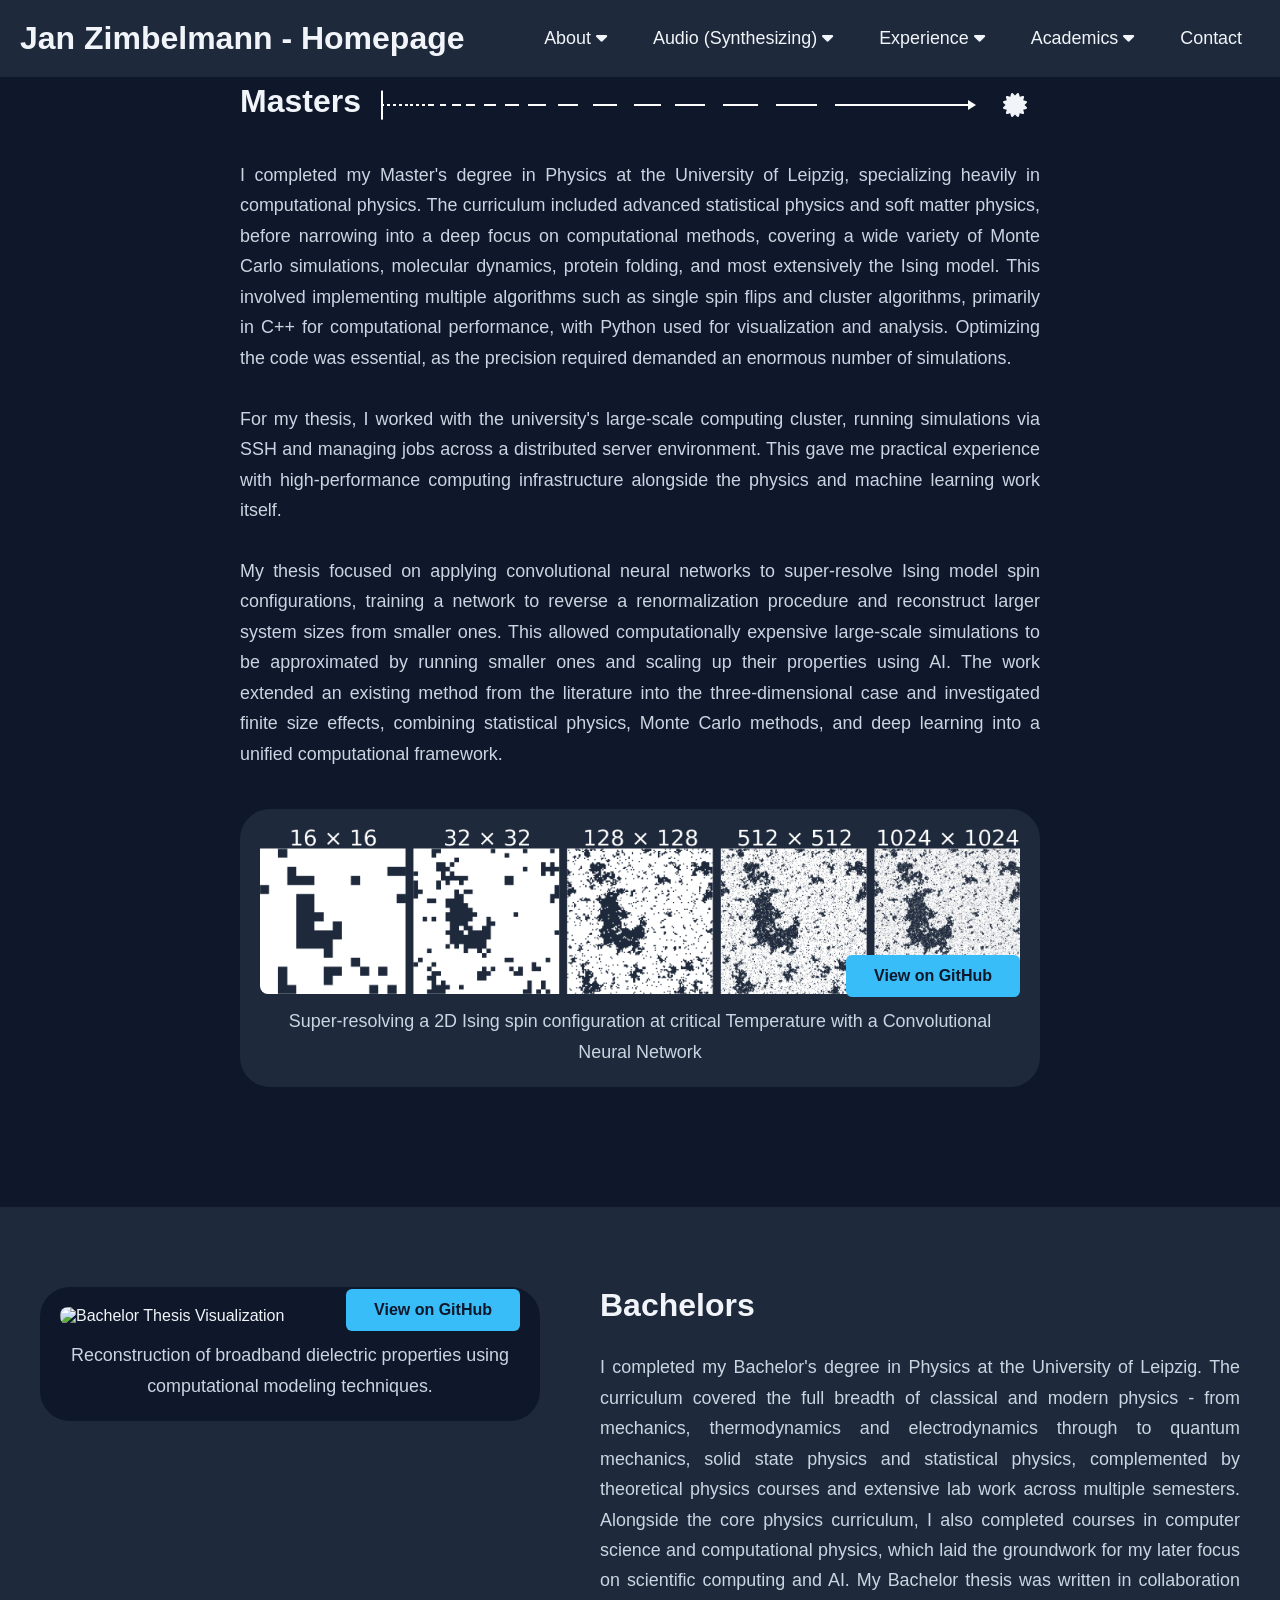
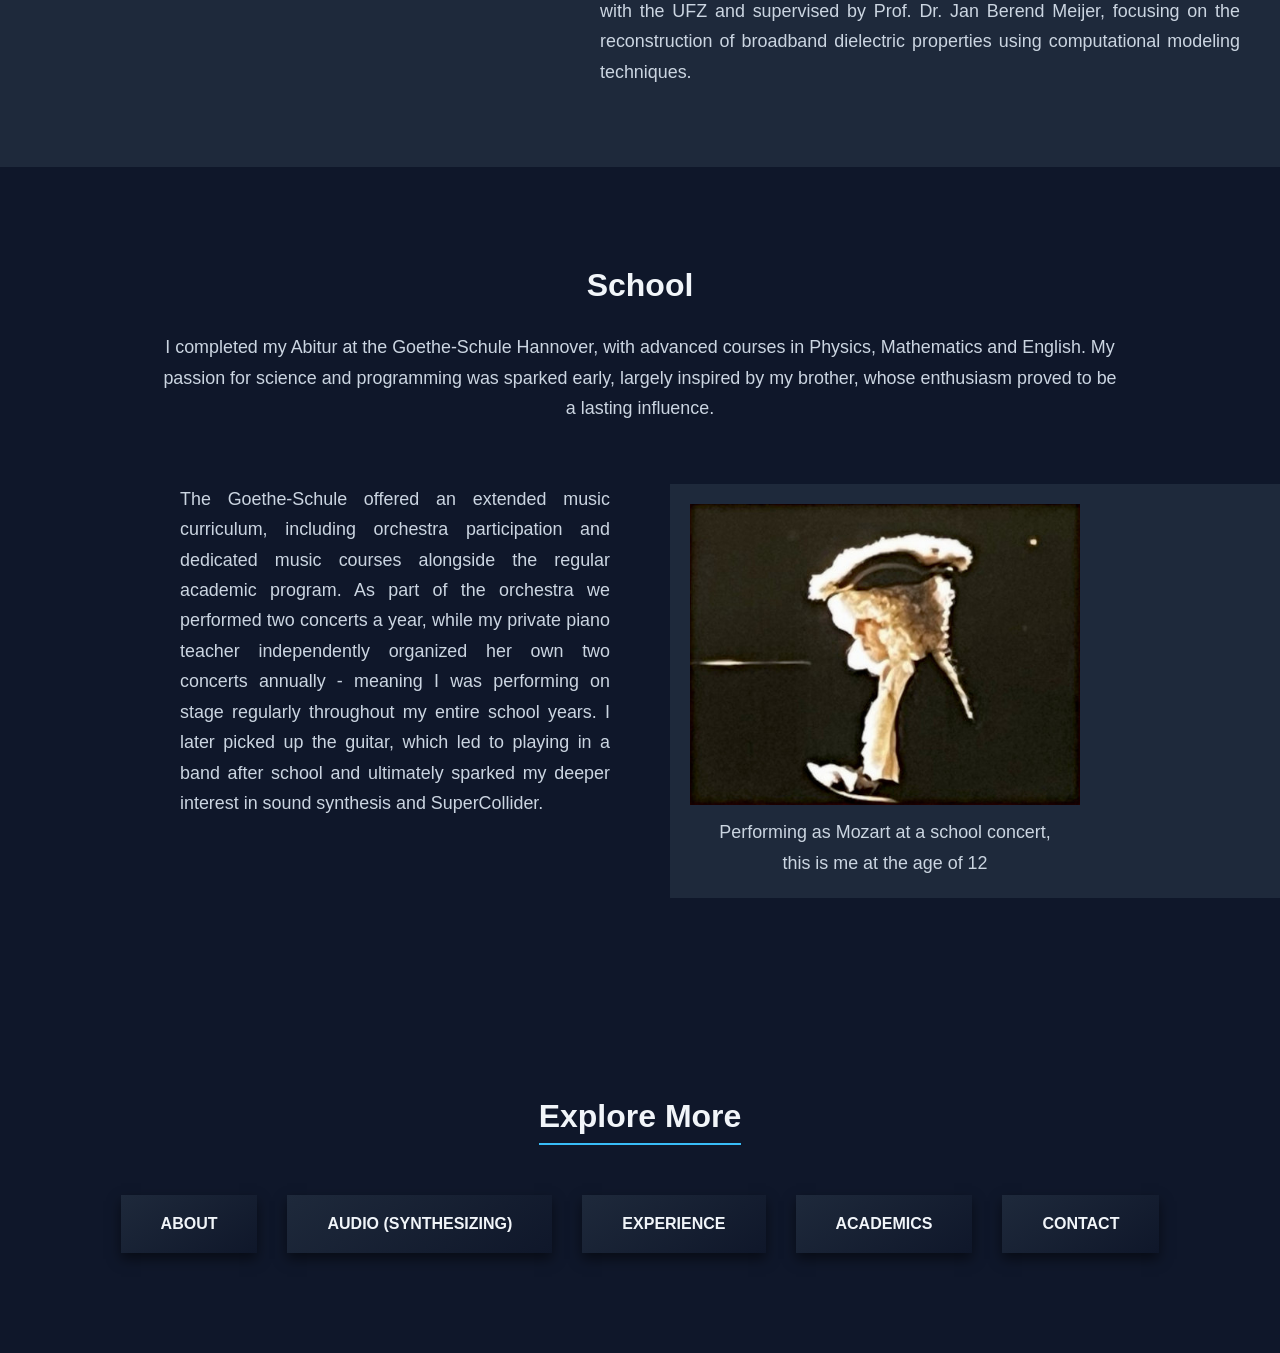
==== academics.html @ f634d0fb "first commit" ====
<!DOCTYPE html>
<html lang="en">

<head>
    <meta charset="UTF-8">
    <meta name="viewport" content="width=device-width, initial-scale=1.0">
    <title>Jan Zimbelmann - Experience</title>
    <link rel="stylesheet" href="https://cdnjs.cloudflare.com/ajax/libs/font-awesome/6.6.0/css/all.min.css">
    <link rel="stylesheet" href="style.css">
    <link rel="stylesheet" href="style_academics.css">
</head>

<body>
    <!-- Header with shared navbar -->
    <header>
        <div id="navbar-placeholder">
            <p style="display:none;">loading navbar...</p>
        </div>
    </header>

    <main>
        <!-- Masters Section -->
        <section class="masters-section" id="masters">
            <div class="section-content masters-content">
                <div class="masters-details">
                    <div class="masters-header">
                        <h2 class="section-title">Masters</h2>
                        <div class="underline-spacer"><span class="arrow-head"></span></div>
                        <button class="btn-certificate-hover" id="open-certificate">
                            <i class="fas fa-certificate"></i>
                            <span class="btn-text">View Certificate</span>
                        </button>
                    </div>
                    <p class="description">
                        I completed my Master's degree in Physics at the University of Leipzig, specializing heavily in computational physics. The curriculum included advanced statistical physics and soft matter physics, before narrowing into a deep focus on computational methods, covering a wide variety of Monte Carlo simulations, molecular dynamics, protein folding, and most extensively the Ising model. This involved implementing multiple algorithms such as single spin flips and cluster algorithms, primarily in C++ for computational performance, with Python used for visualization and analysis. Optimizing the code was essential, as the precision required demanded an enormous number of simulations.
                        <br><br>
                        For my thesis, I worked with the university's large-scale computing cluster, running simulations via SSH and managing jobs across a distributed server environment. This gave me practical experience with high-performance computing infrastructure alongside the physics and machine learning work itself.
                        <br><br>
                        My thesis focused on applying convolutional neural networks to super-resolve Ising model spin configurations, training a network to reverse a renormalization procedure and reconstruct larger system sizes from smaller ones. This allowed computationally expensive large-scale simulations to be approximated by running smaller ones and scaling up their properties using AI. The work extended an existing method from the literature into the three-dimensional case and investigated finite size effects, combining statistical physics, Monte Carlo methods, and deep learning into a unified computational framework.
                    </p>
                </div>
                <div class="master-thesis-image-wrapper">
                    <div class="master-thesis-box">
                        <img src="images/ising_superresolution.png" alt="Master Thesis Visualization" class="master-thesis-image">
                        <a href="https://github.com/JanZimbelmann/Super-Resolution_CNNs_Ising_Model" 
                            target="_blank" class="master-image-overlay">View on GitHub</a>
                        <p class="master-thesis-caption">
                            Super-resolving a 2D Ising spin configuration at critical Temperature with a Convolutional Neural Network
                        </p>
                    </div>
                </div>
            </div>

            <!-- Modal for certificate — only once! -->
            <div class="certificate-modal" id="certificate-modal">
                <div class="certificate-overlay" id="certificate-overlay"></div>
                <div class="certificate-content">
                    <button id="close-certificate" class="close-button">&times;</button>
                    <img src="images/university_certificate.png" alt="University Certificate">
                </div>
            </div>
        </section>  


        <!-- Bachelors -->
        <section class="bachelors-section" id="bachelors">
            <div class="section-content bachelors-content">
                <div class="bachelors-image-wrapper">
                    <div class="bachelors-image-box">
                        
                        <img src="images/bachelor.jpg" 
                             alt="Bachelor Thesis Visualization" 
                             class="bachelors-image">
                
                        <!-- GitHub Overlay -->
                        <a href="https://github.com/JanZimbelmann/Reconstructing_Broadband_Dielectric_Properties"
                           target="_blank"
                           class="bachelor-github-overlay">
                           View on GitHub
                        </a>
                
                        <!-- Caption below image -->
                        <p class="bachelor-image-caption">
                            Reconstruction of broadband dielectric properties using computational modeling techniques.
                        </p>
                
                    </div>
                </div>

                <!-- Text RIGHT -->
                <div class="bachelors-details">
                    <h2 class="section-title">Bachelors</h2>
                    <p class="description">
                        I completed my Bachelor's degree in Physics at the University of Leipzig. The curriculum covered the full breadth of classical and modern physics - from mechanics, thermodynamics and electrodynamics through to quantum mechanics, solid state physics and statistical physics, complemented by theoretical physics courses and extensive lab work across multiple semesters. Alongside the core physics curriculum, I also completed courses in computer science and computational physics, which laid the groundwork for my later focus on scientific computing and AI. My Bachelor thesis was written in collaboration with the UFZ and supervised by Prof. Dr. Jan Berend Meijer, focusing on the reconstruction of broadband dielectric properties using computational modeling techniques.
                    </p>
                </div>

            </div>
        </section>


        <section class="school-section" id="school">
            <div class="section-content school-content">
        
                <!-- TOP: Centered Header -->
                <div class="school-header">
                    <h2 class="section-title">School</h2>
                    <p class="school-intro">
                        I completed my Abitur at the Goethe-Schule Hannover, with advanced courses in Physics, Mathematics and English. My passion for science and programming was sparked early, largely inspired by my brother, whose enthusiasm proved to be a lasting influence.
                    </p>
                </div>
        
                <!-- BOTTOM: Text + Image -->
                <div class="school-main">
        
                    <!-- Left text -->
                    <div class="school-text">
                        <p>
                            The Goethe-Schule offered an extended music curriculum, including orchestra participation and dedicated music courses alongside the regular academic program. As part of the orchestra we performed two concerts a year, while my private piano teacher independently organized her own two concerts annually - meaning I was performing on stage regularly throughout my entire school years. I later picked up the guitar, which led to playing in a band after school and ultimately sparked my deeper interest in sound synthesis and SuperCollider.
                        </p>
                    </div>
        
                    <!-- Right image box -->
                    <div class="school-image-wrapper">
                        <div class="school-image-box">
        
                            <img src="images/mozart_flipped.jpg"
                                 alt="School"
                                 class="school-image">
        
                            <p class="school-image-caption">
                                Performing as Mozart at a school concert, <br> this is me at the age of 12
                            </p>
        
                        </div>
                    </div>
        
                </div>
        
            </div>
        </section>



        <div id="endcard-placeholder"></div>
    </main>


    <script>
        fetch('endcard.html')
            .then(response => response.text())
            .then(data => {
                document.getElementById('endcard-placeholder').innerHTML = data;
            });
    </script>
    <!-- Navbar fetch script -->
    <script>
        fetch('navbar.html')
            .then(response => response.text())
            .then(data => {
                document.getElementById('navbar-placeholder').innerHTML = data;
            });
    </script>

    <script src="script.js"></script>
</body>

</html>
---- style.css ----
@import url('https://fonts.googleapis.com/css2?family=Inter:wght@400;600;700&family=JetBrains+Mono:wght@400;600&display=swap');
@import url('https://fonts.googleapis.com/css2?family=Nunito:wght@400;600;700&display=swap');
@import url('https://fonts.googleapis.com/css2?family=Quicksand:wght@400;600;700&display=swap');

* {
    margin: 0;
    padding: 0;
    box-sizing: border-box;
    font-family: "Poppins", sans-serif;
}

:root {
    --color-accent: #38bdf8;
    --color-bg-main: #0f172a;
    --color-bg-surface: #1e293b;
    --color-bg-elevated: #334155;
    --color-text-primary: #f1f5f9;
    --color-text-secondary: #cbd5e1;
    --color-text-muted: #cbd5e1;
    --color-text-on-accent: #0f172a;
    --color-text-dark: #0f172a;
    --color-border: #475569;
    --font-size-s: 0.9rem;
    --font-size-n: 1rem;
    --font-size-m: 1.12rem;
    --font-size-l: 1.5rem;
    --font-size-xl: 2rem;
    --font-size-xxl: 2.3rem;
    --font-weight-normal: 400;
    --font-weight-medium: 500;
    --font-weight-semibold: 600;
    --font-weight-bold: 700;
    --border-radius-s: 8px;
    --border-radius-m: 30px;
    --border-radius-circle: 50%;
    --site-max-width: 1300px;
}

/* ================================
   GLOBAL TYPOGRAPHY DEFAULTS
================================ */

p, .description, .text, .section-intro {
    font-size: var(--font-size-m);
    color: var(--color-text-muted);
    line-height: 1.7;
    text-align: justify;
}

h2, .section-title {
    font-size: var(--font-size-xl);
    color: var(--color-text-primary);
    font-weight: var(--font-weight-semibold);
}

h3 {
    font-size: var(--font-size-l);
    color: var(--color-text-primary);
    font-weight: var(--font-weight-semibold);
}

html, body {
    overflow-x: hidden;
}

ul {
    list-style: none;
}

body {
    background: var(--color-bg-main);
    color: var(--color-text-primary);
}

a {
    text-decoration: none;
    color: inherit;
}

button {
    cursor: pointer;
    border: none;
    background: none;
}

img {
    width: 100%;
}

.section-content {
    margin: 0 auto;
    padding: 0 20px;
    max-width: var(--site-max-width);
}

/* ================================
   NAVBAR
================================ */

header {
    position: fixed;
    width: 100%;
    z-index: 15;
    background: var(--color-bg-surface);
}

header .navbar {
    display: flex;
    padding: 20px;
    align-items: center;
    justify-content: space-between;
}

.navbar .nav-menu {
    display: flex;
    gap: 10px;
}

.nav-link:hover {
    color: var(--color-text-on-accent);
}

.navbar .nav-menu .nav-link {
    padding: 10px 18px;
    color: var(--color-text-primary);
    font-size: var(--font-size-m);
    border-radius: var(--border-radius-m);
    transition: 0.3s ease;
}

.navbar :where(#menu-close-button, #menu-open-button) {
    display: none;
}

.dropdown-menu {
    display: none;
    padding: 8px 0;
}

.dropdown-menu li a {
    color: var(--color-text-primary);
    display: block;
    padding: 12px 20px;
    font-size: var(--font-size-m);
    text-align: left;
}

.dropdown-menu li a:hover {
    background: var(--color-bg-main);
    color: var(--color-accent);
}

@media screen and (min-width: 901px) {
    .nav-item {
        position: relative;
    }

    .dropdown-menu {
        position: absolute;
        top: 100%;
        left: 0;
        background: var(--color-bg-surface);
        min-width: 180px;
        border-radius: var(--border-radius-s);
        box-shadow: 0 8px 16px rgba(0,0,0,0.1);
        padding: 10px 0;
    }

    .nav-item:hover .dropdown-menu {
        display: block;
    }
}

/* ================================
   ENDCARD
================================ */

.endcard {
    background: var(--color-bg-main);
    padding: 100px 20px;
    text-align: center;
}

.endcard h2 {
    font-size: var(--font-size-xl);
    font-weight: var(--font-weight-semibold);
    margin-bottom: 50px;
    color: var(--color-text-primary);
    border-bottom: 2px solid var(--color-accent);
    display: inline-block;
    padding-bottom: 8px;
}

.endcard .nav-links {
    display: flex;
    flex-wrap: wrap;
    justify-content: center;
    gap: 30px;
}

.endcard .nav-links a {
    position: relative;
    padding: 20px 40px;
    background: linear-gradient(145deg, #1e293b, #0f172a);
    color: var(--color-text-primary);
    font-weight: var(--font-weight-semibold);
    box-shadow: 0 6px 12px rgba(0,0,0,0.5);
    text-transform: uppercase;
    transition: transform 0.3s ease, box-shadow 0.3s ease, background 0.3s ease;
    overflow: hidden;
}

.endcard .nav-links a::after {
    content: "";
    position: absolute;
    left: -50%;
    top: 0;
    width: 200%;
    height: 100%;
    background: rgba(56,189,248,0.2);
    transform: skewX(-25deg) translateX(-100%);
    transition: transform 0.5s ease;
}

.endcard .nav-links a:hover::after {
    transform: skewX(-25deg) translateX(100%);
}

.endcard .nav-links a:hover {
    transform: translateY(-5px);
    box-shadow: 0 10px 20px rgba(0,0,0,0.6);
}

/* ================================
   CONTACT PAGE
================================ */

.contact-page {
    min-height: 100vh;
    display: flex;
    align-items: center;
    justify-content: center;
    background: var(--color-bg-main);
    padding: 120px 20px 80px;
}

.contact-inner {
    display: flex;
    flex-direction: column;
    align-items: center;
    text-align: center;
    gap: 24px;
    max-width: 600px;
    width: 100%;
}

.contact-eyebrow {
    font-family: 'JetBrains Mono', monospace;
    font-size: 1rem;
    color: var(--color-accent);
    letter-spacing: 0.15em;
    display: flex;
    align-items: center;
    justify-content: center;
    gap: 6px;
}

.typewriter {
    overflow: hidden;
    white-space: nowrap;
    display: inline-block;
    animation: typing 1.5s steps(20) 0.3s both;
    max-width: 0;
}

.contact-cursor {
    display: inline-block;
    width: 2px;
    height: 1em;
    background: var(--color-accent);
    vertical-align: middle;
    margin-left: 2px;
    animation: blink 1.1s step-end infinite;
}

@keyframes typing {
    from { max-width: 0; }
    to   { max-width: 300px; }
}

@keyframes blink {
    0%, 100% { opacity: 1; }
    50%       { opacity: 0; }
}

.contact-title {
    font-family: 'Quicksand', sans-serif;
    font-size: clamp(2.4rem, 6vw, 3.5rem);
    font-weight: 700;
    color: var(--color-text-primary);
    line-height: 1.1;
}

.contact-title span {
    color: var(--color-accent);
}

.contact-tagline {
    line-height: 1.6;
}

.contact-divider {
    width: 40px;
    height: 2px;
    background: var(--color-accent);
    border-radius: 2px;
    margin: 8px 0;
}

.contact-email {
    display: inline-flex;
    align-items: center;
    gap: 12px;
    font-family: 'JetBrains Mono', monospace;
    font-size: clamp(1rem, 3vw, 1.3rem);
    font-weight: 600;
    color: var(--color-text-primary);
    text-decoration: none;
    padding: 18px 36px;
    border: 1px solid rgba(56,189,248,0.25);
    border-radius: 12px;
    transition: border-color 0.3s ease, color 0.3s ease, box-shadow 0.3s ease;
}

.contact-email i {
    color: var(--color-accent);
}

.contact-email:hover {
    border-color: var(--color-accent);
    color: var(--color-accent);
    box-shadow: 0 0 20px rgba(56,189,248,0.1);
}

.contact-chips {
    display: flex;
    gap: 16px;
    flex-wrap: wrap;
    justify-content: center;
    margin-top: 8px;
}

.contact-chip {
    display: flex;
    align-items: center;
    gap: 8px;
    font-size: var(--font-size-s);
    color: var(--color-text-muted);
    padding: 8px 16px;
    border: 1px solid var(--color-border);
    border-radius: 50px;
    transition: border-color 0.3s ease, color 0.3s ease;
}

.contact-chip i {
    color: var(--color-accent);
}

.contact-chip a {
    color: var(--color-text-muted);
    text-decoration: none;
    transition: color 0.3s ease;
}

.contact-chip:hover {
    border-color: var(--color-accent);
    color: var(--color-text-primary);
}

.contact-chip:hover a {
    color: var(--color-text-primary);
}

/* ================================
   RESPONSIVE
================================ */

@media screen and (max-width: 900px) {

    :root {
        --font-size-m: 1rem;
        --font-size-l: 1.3rem;
        --font-size-xl: 1.5rem;
        --font-size-xxl: 1.8rem;
    }

    body.show-mobile-menu header::before {
        content: "";
        position: fixed;
        left: 0;
        top: 0;
        height: 100%;
        width: 100%;
        backdrop-filter: blur(5px);
        background: rgba(0, 0, 0, 0.2);
    }

    .navbar :where(#menu-close-button, #menu-open-button) {
        display: block;
        font-size: var(--font-size-l);
    }

    .navbar #menu-close-button {
        position: absolute;
        right: 30px;
        top: 30px;
    }

    .navbar #menu-open-button,
    .navbar #menu-close-button {
        color: var(--color-text-primary);
    }

    .navbar .nav-menu {
        display: flex;
        flex-direction: column;
        align-items: center;
        position: fixed;
        left: -300px;
        top: 0;
        width: 300px;
        height: 100%;
        padding-top: 100px;
        background: var(--color-bg-surface);
        transition: left 0.2s ease;
    }

    body.show-mobile-menu .navbar .nav-menu {
        left: 0;
    }

    .navbar .nav-menu .nav-link {
        color: var(--color-text-primary);
        display: block;
        margin-top: 17px;
        font-size: var(--font-size-m);
    }

    .dropdown-menu {
        position: static;
        width: 100%;
        background: transparent;
        box-shadow: none;
        padding: 0;
    }

    .dropdown-menu li a {
        padding: 10px 0;
        color: var(--color-text-secondary);
    }

    .dropdown-menu.show-dropdown {
        display: block;
    }
}
---- style_academics.css ----
/* ================================
   ACADEMICS PAGE — style_academics.css
================================ */

/* ================================
   MASTERS SECTION
================================ */

.masters-section {
    background: var(--color-bg-main);
    padding: 80px 20px;
}

.masters-content {
    max-width: var(--site-max-width);
    margin: 0 auto;
    display: flex;
    flex-direction: column;
    align-items: center;
}

.masters-header {
    display: grid;
    grid-template-columns: auto 1fr auto;
    align-items: center;
    gap: 20px;
    width: 100%;
    margin-bottom: 30px;
}

.masters-header .section-title {
    font-size: var(--font-size-xl);
    color: var(--color-text-primary);
    margin: 0;
    padding-bottom: 8px;
}

.masters-header:has(.btn-certificate-hover:hover) .section-title {
    color: var(--color-accent);
    transition: color 0.2s ease;
}

.masters-header:has(.btn-certificate-hover:hover) .arrow-head {
    border-left-color: var(--color-accent);
}

.masters-header:has(.btn-certificate-hover:hover) .underline-spacer::before {
    background: var(--color-accent);
    transition: background 0.6s ease;
}

.masters-header:has(.btn-certificate-hover:hover) .underline-spacer {
    background: linear-gradient(
        to right,
        var(--color-accent) 0%, var(--color-accent) 0.5%, transparent 0.5%, transparent 1.0%,
        var(--color-accent) 1.0%, var(--color-accent) 1.5%, transparent 1.5%, transparent 2.0%,
        var(--color-accent) 2.0%, var(--color-accent) 2.5%, transparent 2.5%, transparent 3.0%,
        var(--color-accent) 3.0%, var(--color-accent) 3.5%, transparent 3.5%, transparent 4.0%,
        var(--color-accent) 4.0%, var(--color-accent) 4.5%, transparent 4.5%, transparent 5.0%,
        var(--color-accent) 5.0%, var(--color-accent) 5.5%, transparent 5.5%, transparent 6.0%,
        var(--color-accent) 6.0%, var(--color-accent) 6.5%, transparent 6.5%, transparent 7.0%,
        var(--color-accent) 7.0%, var(--color-accent) 7.5%, transparent 7.5%, transparent 8.0%,
        var(--color-accent) 8.0%, var(--color-accent) 9.0%, transparent 9.0%, transparent 10.0%,
        var(--color-accent) 10.0%, var(--color-accent) 11.0%, transparent 11.0%, transparent 12.0%,
        var(--color-accent) 12.0%, var(--color-accent) 13.5%, transparent 13.5%, transparent 14.5%,
        var(--color-accent) 14.5%, var(--color-accent) 16.0%, transparent 16.0%, transparent 17.5%,
        var(--color-accent) 17.5%, var(--color-accent) 19.5%, transparent 19.5%, transparent 21.0%,
        var(--color-accent) 21.0%, var(--color-accent) 23.5%, transparent 23.5%, transparent 25.0%,
        var(--color-accent) 25.0%, var(--color-accent) 28.0%, transparent 28.0%, transparent 30.0%,
        var(--color-accent) 30.0%, var(--color-accent) 33.5%, transparent 33.5%, transparent 36.0%,
        var(--color-accent) 36.0%, var(--color-accent) 40.0%, transparent 40.0%, transparent 43.0%,
        var(--color-accent) 43.0%, var(--color-accent) 47.5%, transparent 47.5%, transparent 50.0%,
        var(--color-accent) 50.0%, var(--color-accent) 55.0%, transparent 55.0%, transparent 58.0%,
        var(--color-accent) 58.0%, var(--color-accent) 64.0%, transparent 64.0%, transparent 67.0%,
        var(--color-accent) 67.0%, var(--color-accent) 74.0%, transparent 74.0%, transparent 77.0%,
        var(--color-accent) 77.0%, var(--color-accent) 100%
    );
    transition: background 0.6s ease;
}

.underline-spacer {
    flex: 1;
    position: relative;
    height: 2px;
    display: flex;
    align-items: center;
    background: linear-gradient(
        to right,
        white 0%, white 0.5%, transparent 0.5%, transparent 1.0%,
        white 1.0%, white 1.5%, transparent 1.5%, transparent 2.0%,
        white 2.0%, white 2.5%, transparent 2.5%, transparent 3.0%,
        white 3.0%, white 3.5%, transparent 3.5%, transparent 4.0%,
        white 4.0%, white 4.5%, transparent 4.5%, transparent 5.0%,
        white 5.0%, white 5.5%, transparent 5.5%, transparent 6.0%,
        white 6.0%, white 6.5%, transparent 6.5%, transparent 7.0%,
        white 7.0%, white 7.5%, transparent 7.5%, transparent 8.0%,
        white 8.0%, white 9.0%, transparent 9.0%, transparent 10.0%,
        white 10.0%, white 11.0%, transparent 11.0%, transparent 12.0%,
        white 12.0%, white 13.5%, transparent 13.5%, transparent 14.5%,
        white 14.5%, white 16.0%, transparent 16.0%, transparent 17.5%,
        white 17.5%, white 19.5%, transparent 19.5%, transparent 21.0%,
        white 21.0%, white 23.5%, transparent 23.5%, transparent 25.0%,
        white 25.0%, white 28.0%, transparent 28.0%, transparent 30.0%,
        white 30.0%, white 33.5%, transparent 33.5%, transparent 36.0%,
        white 36.0%, white 40.0%, transparent 40.0%, transparent 43.0%,
        white 43.0%, white 47.5%, transparent 47.5%, transparent 50.0%,
        white 50.0%, white 55.0%, transparent 55.0%, transparent 58.0%,
        white 58.0%, white 64.0%, transparent 64.0%, transparent 67.0%,
        white 67.0%, white 74.0%, transparent 74.0%, transparent 77.0%,
        white 77.0%, white 100%
    );
}

.underline-spacer::before {
    content: "";
    position: absolute;
    left: 0;
    top: 50%;
    transform: translateY(-50%);
    width: 2px;
    height: 1.8rem;
    background: white;
}

.arrow-head {
    position: absolute;
    right: -6px;
    top: 50%;
    transform: translateY(-50%);
    border-left: 8px solid white;
    border-top: 5px solid transparent;
    border-bottom: 5px solid transparent;
}

.masters-details .description {
    margin-bottom: 40px;
    max-width: 800px;
}




.master-thesis-box {
    background: var(--color-bg-surface);
    border-radius: var(--border-radius-m);
    padding: 20px;
    max-width: 800px;
    width: 100%;
    margin-bottom: 40px;
    position: relative;
    display: flex;
    flex-direction: column;
    align-items: center;
}

.master-thesis-image {
    width: 100%;
    border-radius: var(--border-radius-s);
    display: block;
}

.master-thesis-caption {
    margin-top: 12px;
    text-align: center;
}

.master-image-overlay {
    position: absolute;
    bottom: 90px;
    right: 20px;
    background: var(--color-accent);
    color: var(--color-bg-main);
    font-weight: var(--font-weight-semibold);
    padding: 12px 28px;
    border-radius: 6px;
    text-decoration: none;
    overflow: hidden;
    transition: transform 0.3s ease, box-shadow 0.3s ease, background 0.3s ease;
    z-index: 5;
}

.master-image-overlay::after {
    content: "";
    position: absolute;
    left: -50%;
    top: 0;
    width: 200%;
    height: 100%;
    background: rgba(255,255,255,0.2);
    transform: skewX(-25deg) translateX(-100%);
    transition: transform 0.5s ease;
}

.master-image-overlay:hover::after {
    transform: skewX(-25deg) translateX(100%);
}

.master-image-overlay:hover {
    transform: translateY(-5px);
    box-shadow: 0 10px 20px rgba(0,0,0,0.6);
}

.btn-certificate-hover {
    display: inline-flex;
    align-items: center;
    justify-content: center;
    width: 50px;
    height: 50px;
    border-radius: 50%;
    background: var(--color-bg-main);
    color: var(--color-text-primary);
    font-size: 24px;
    border: none;
    cursor: pointer;
    overflow: hidden;
    transition: all 0.6s ease;
}

.btn-certificate-hover .btn-text {
    display: none;
    font-size: var(--font-size-m);
    font-weight: var(--font-weight-semibold);
    white-space: nowrap;
    margin-left: 10px;
}

.btn-certificate-hover:hover {
    width: auto;
    padding: 0 16px;
    border-radius: 25px;
    transform: translateY(-5px);
    box-shadow: 0 10px 20px rgba(0,0,0,0.6);
    background: linear-gradient(145deg, #1e293b, #0f172a);
    color: var(--color-accent);
}

.btn-certificate-hover:hover .btn-text {
    display: inline;
}

.btn-certificate-hover:hover i {
    display: none;
}

.certificate-modal {
    display: none;
    position: fixed;
    top: 0;
    left: 0;
    width: 100%;
    height: 100%;
    z-index: 999;
}

.certificate-overlay {
    position: absolute;
    top: 0;
    left: 0;
    width: 100%;
    height: 100%;
    backdrop-filter: blur(6px);
    background: rgba(0,0,0,0.4);
}

.certificate-content {
    position: relative;
    width: 90%;
    max-width: 900px;
    margin: 50px auto;
    background: var(--color-bg-surface);
    border-radius: var(--border-radius-m);
    padding: 20px;
    display: flex;
    justify-content: center;
}

.certificate-content img {
    width: 100%;
}

.close-button {
    position: absolute;
    top: 10px;
    right: 15px;
    background: none;
    border: none;
    font-size: 28px;
    color: var(--color-text-primary);
    cursor: pointer;
}

/* ================================
   BACHELORS SECTION
================================ */

.bachelors-section {
    background: var(--color-bg-surface);
    padding: 80px 20px;
}

.bachelors-content {
    display: flex;
    align-items: flex-start;
    justify-content: space-between;
    gap: 60px;
}

.bachelors-image-wrapper {
    flex: 1;
    max-width: 500px;
}

.bachelors-details {
    flex: 1;
}

.bachelors-details .section-title {
    font-size: var(--font-size-xl);
    margin-bottom: 20px;
    display: inline-block;
    padding-bottom: 8px;
    margin-top: 0;
}

.bachelors-image-box {
    background: var(--color-bg-main);
    border-radius: var(--border-radius-m);
    padding: 20px;
    position: relative;
    display: flex;
    flex-direction: column;
}

.bachelors-image {
    width: 100%;
    border-radius: var(--border-radius-s);
    display: block;
}

.bachelor-image-caption {
    margin-top: 15px;
    text-align: center;
}

.bachelor-github-overlay {
    position: absolute;
    bottom: 90px;
    right: 20px;
    background: var(--color-accent);
    color: var(--color-bg-main);
    font-weight: var(--font-weight-semibold);
    padding: 12px 28px;
    border-radius: 6px;
    text-decoration: none;
    overflow: hidden;
    transition: transform 0.3s ease, box-shadow 0.3s ease, background 0.3s ease;
    z-index: 5;
}

.bachelor-github-overlay::after {
    content: "";
    position: absolute;
    left: -50%;
    top: 0;
    width: 200%;
    height: 100%;
    background: rgba(255,255,255,0.2);
    transform: skewX(-25deg) translateX(-100%);
    transition: transform 0.5s ease;
}

.bachelor-github-overlay:hover::after {
    transform: skewX(-25deg) translateX(100%);
}

.bachelor-github-overlay:hover {
    transform: translateY(-5px);
    box-shadow: 0 10px 20px rgba(0,0,0,0.6);
}

/* ================================
   SCHOOL SECTION
================================ */

.school-section {
    background: var(--color-bg-main);
    padding: 100px 20px;
}

.school-content {
    max-width: 1000px;
    margin: 0 auto;
}

.school-header {
    text-align: center;
    margin-bottom: 60px;
}

.school-header .section-title {
    font-size: var(--font-size-xl);
    margin-bottom: 20px;
    display: inline-block;
    padding-bottom: 8px;
}

.school-main {
    display: flex;
    align-items: flex-start;
    justify-content: space-between;
    gap: 60px;
}

.school-text {
    flex: 1;
    padding-left: 20px;
}

.school-image {
    width: 100%;
    display: block;
}

.school-image-caption {
    margin-top: 12px;
    text-align: center;
}

.school-intro {
    text-align: center;
}

.school-image-wrapper {
    flex: 1;
    position: relative;
    padding-right: 20px;
    overflow: visible;
}

.school-image-box {
    position: relative;
    padding: 20px;
    z-index: 1;
}

.school-image-box::before {
    content: "";
    position: absolute;
    top: 0;
    bottom: 0;
    left: 0;
    width: 100vw;
    margin-right: calc(50% - 50vw);
    background: var(--color-bg-surface);
    z-index: -1;
}

/* ================================
   RESPONSIVE
================================ */

@media screen and (max-width: 900px) {

    .bachelors-content {
        flex-direction: column;
        align-items: center;
        text-align: center;
    }

    .bachelors-details {
        order: 1;
    }

    .bachelors-image-wrapper {
        order: 2;
        margin-top: 30px;
        width: 100%;
        max-width: 500px;
    }

    .school-main {
        flex-direction: column;
        gap: 40px;
    }

    .school-text,
    .school-image-wrapper {
        flex: unset;
        width: 100%;
        padding: 0;
    }

    .school-image {
        width: 60%;
        max-width: 400px;
        margin: 0 auto;
        display: block;
    }
}
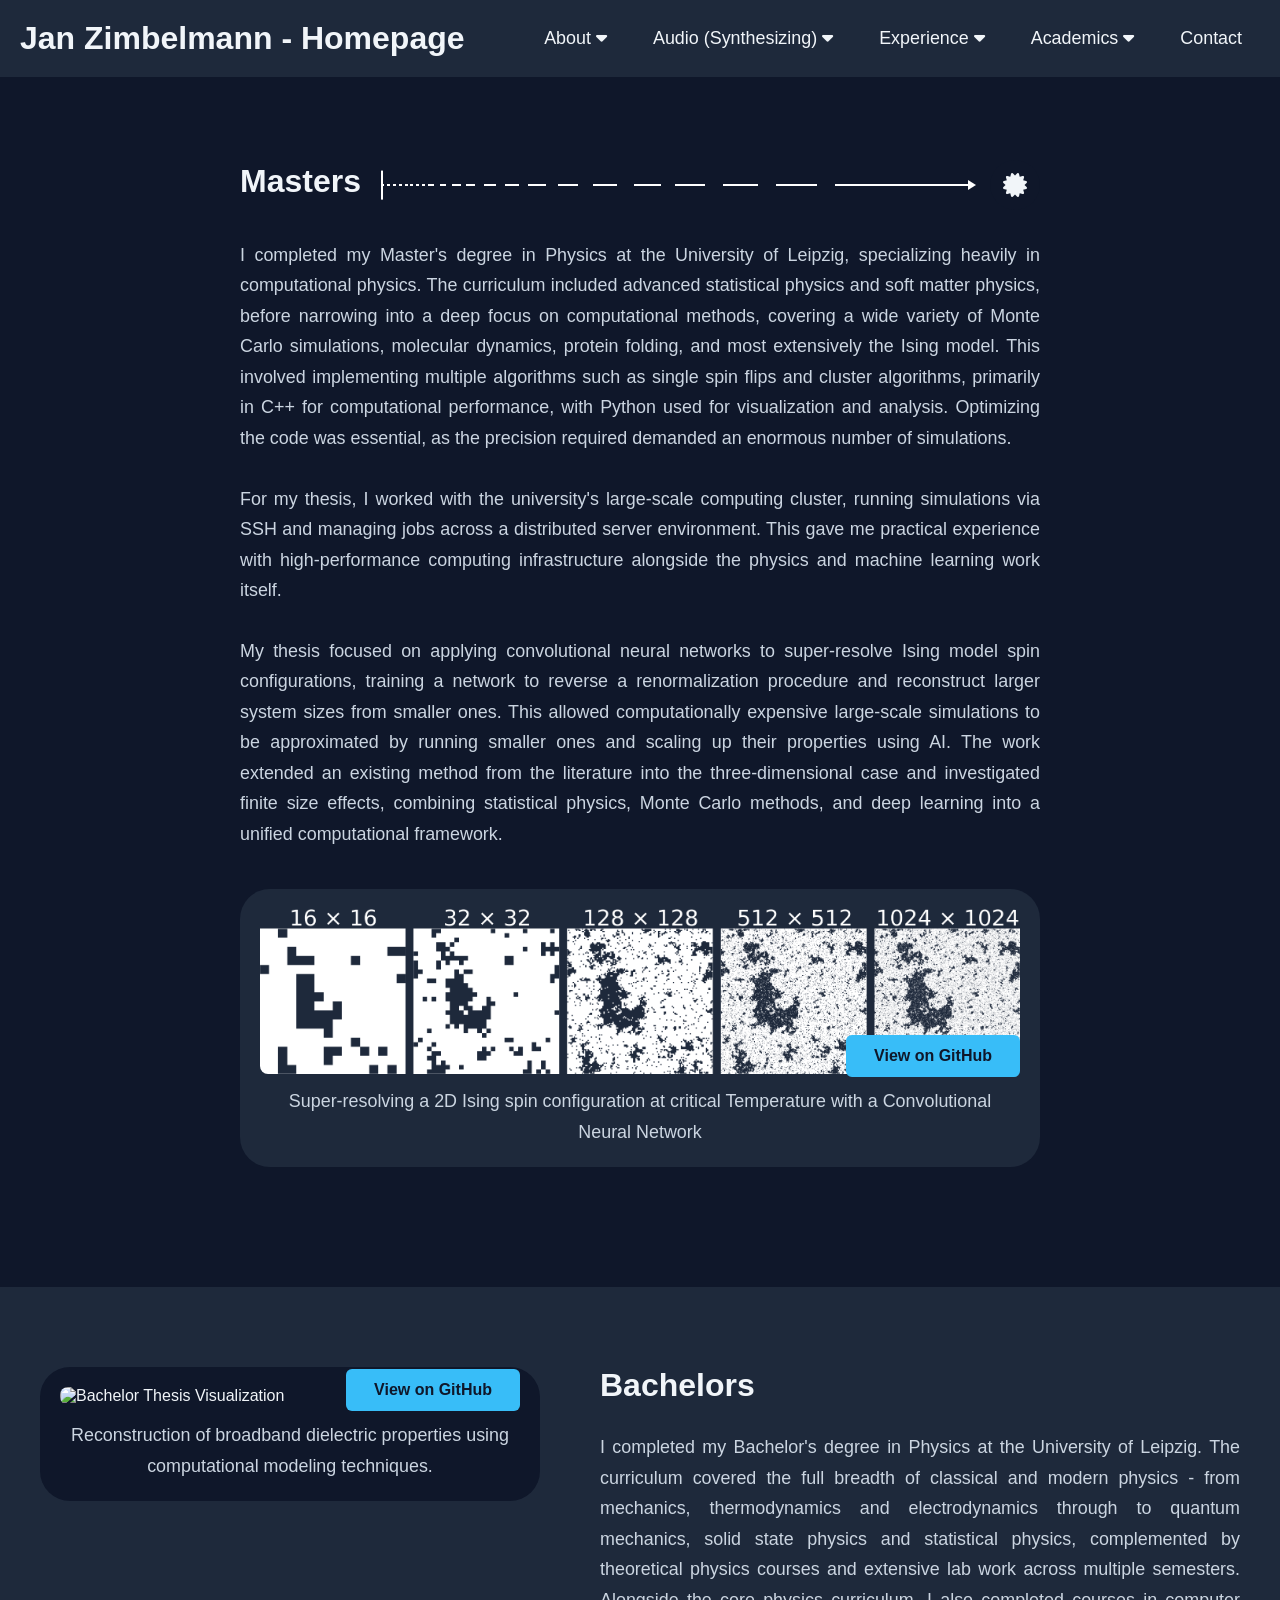
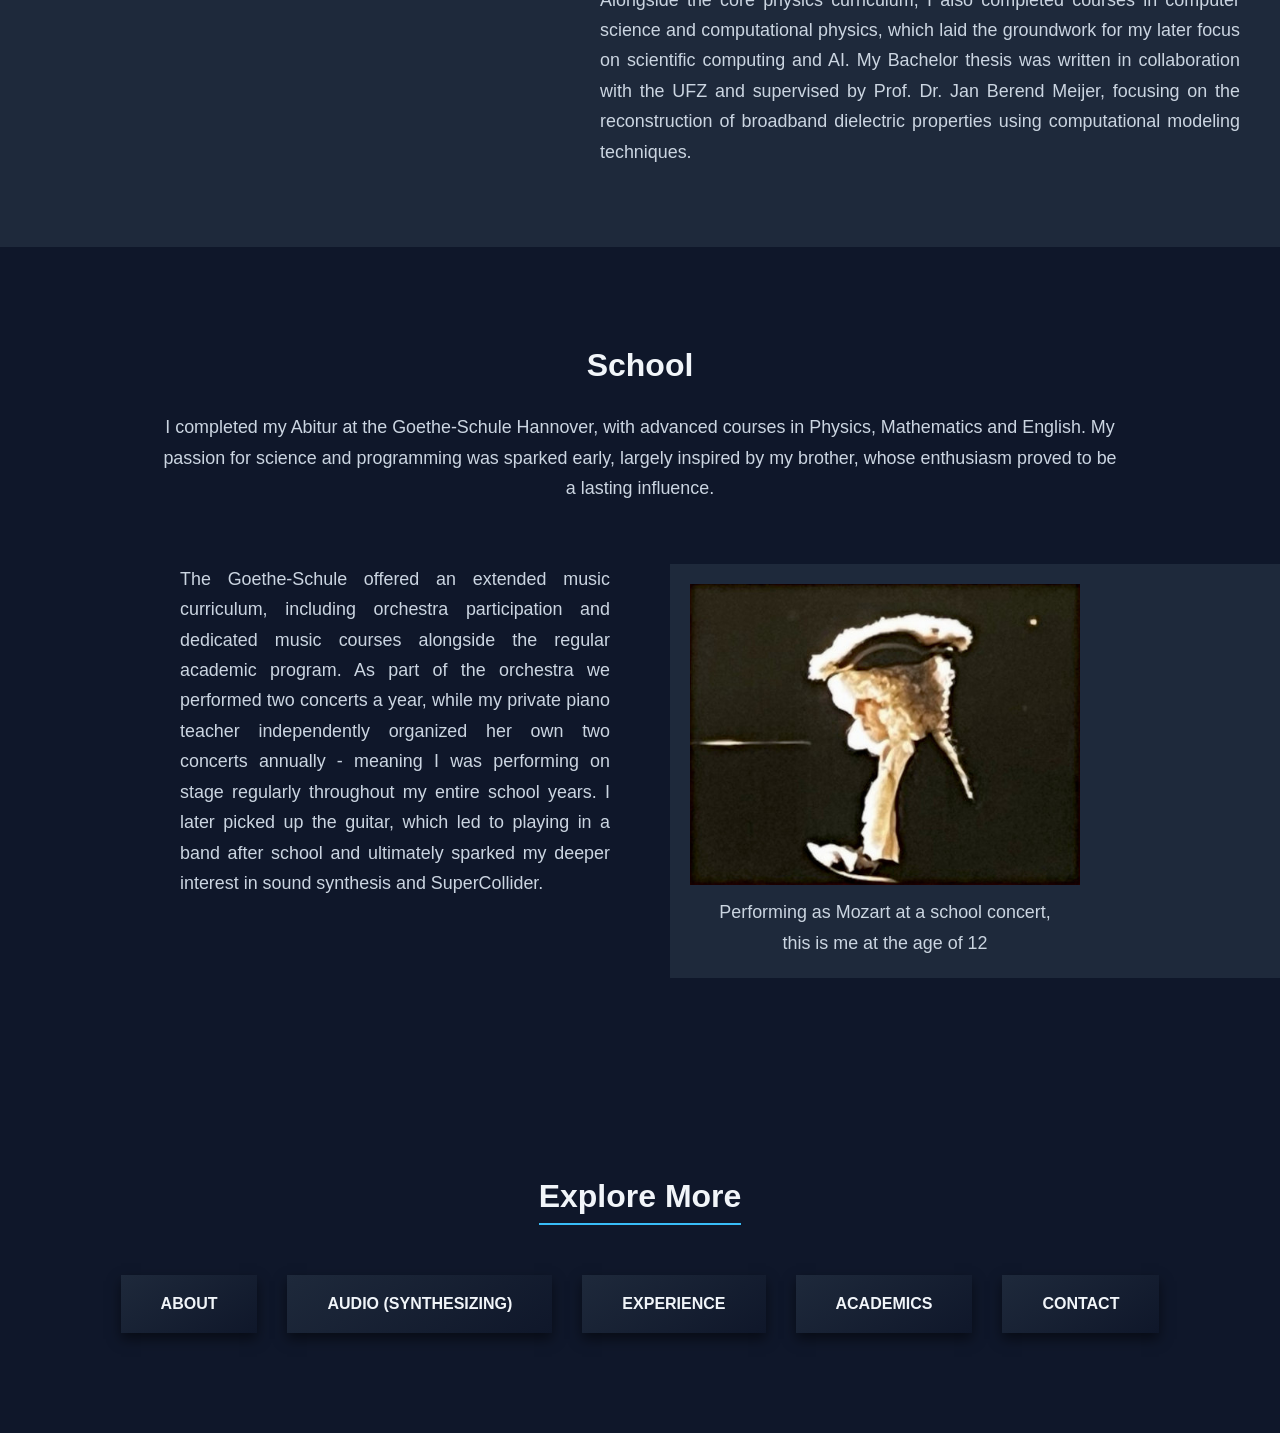
==== commit 21bfbb31: "UPDATE: head title and remove animation" ====
--- a/academics.html
+++ b/academics.html
@@ -4,7 +4,7 @@
 <head>
     <meta charset="UTF-8">
     <meta name="viewport" content="width=device-width, initial-scale=1.0">
-    <title>Jan Zimbelmann - Experience</title>
+    <title>Jan Zimbelmann - Homepage</title>
     <link rel="stylesheet" href="https://cdnjs.cloudflare.com/ajax/libs/font-awesome/6.6.0/css/all.min.css">
     <link rel="stylesheet" href="style.css">
     <link rel="stylesheet" href="style_academics.css">
@@ -56,7 +56,7 @@
                 <div class="certificate-overlay" id="certificate-overlay"></div>
                 <div class="certificate-content">
                     <button id="close-certificate" class="close-button">&times;</button>
-                    <img src="images/university_certificate.png" alt="University Certificate">
+                    <img src="images/university_certificate.jpg" alt="University Certificate">
                 </div>
             </div>
         </section>  
--- a/style.css
+++ b/style.css
@@ -100,8 +100,16 @@
 header {
     position: fixed;
     width: 100%;
-    z-index: 15;
+    z-index: 100;
     background: var(--color-bg-surface);
+    top: 0;
+    left: 0;
+    right: 0;
+    padding-top: env(safe-area-inset-top);
+}
+
+main {
+    padding-top: 80px; /* adjust to match navbar height */
 }
 
 header .navbar {
--- a/style_academics.css
+++ b/style_academics.css
@@ -78,6 +78,20 @@
     transition: background 0.6s ease;
 }
 
+.certificate-modal {
+    overflow-y: auto;
+    scrollbar-width: none; /* Firefox */
+    -ms-overflow-style: none; /* IE */
+}
+
+.certificate-modal::-webkit-scrollbar {
+    display: none; /* Chrome, Safari */
+}
+
+body.modal-open {
+    overflow: hidden;
+}
+
 .underline-spacer {
     flex: 1;
     position: relative;
@@ -251,9 +265,8 @@
     height: 100%;
     z-index: 999;
 }
-
 .certificate-overlay {
-    position: absolute;
+    position: fixed;
     top: 0;
     left: 0;
     width: 100%;
@@ -261,7 +274,6 @@
     backdrop-filter: blur(6px);
     background: rgba(0,0,0,0.4);
 }
-
 .certificate-content {
     position: relative;
     width: 90%;
@@ -489,10 +501,9 @@
         width: 100%;
         padding: 0;
     }
-
     .school-image {
-        width: 60%;
-        max-width: 400px;
+        width: 80%;
+        max-width: 550px;
         margin: 0 auto;
         display: block;
     }
